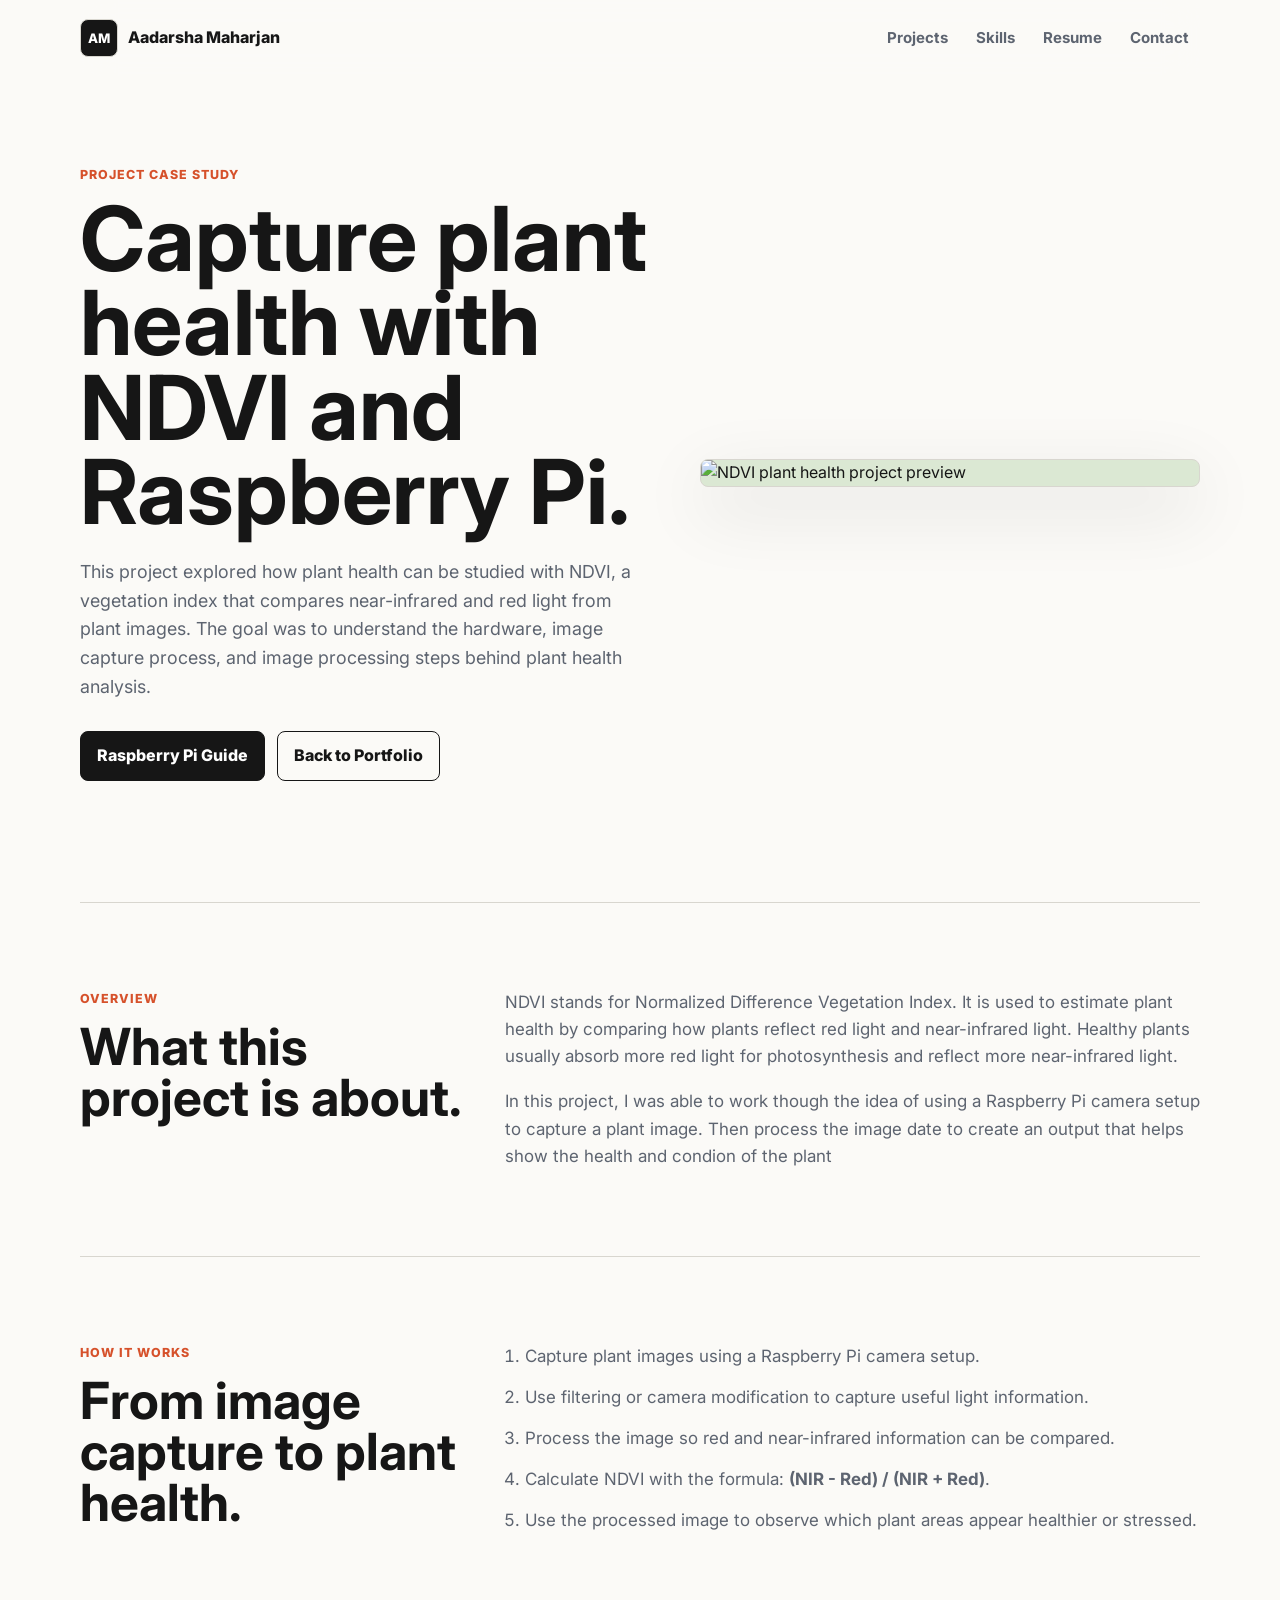
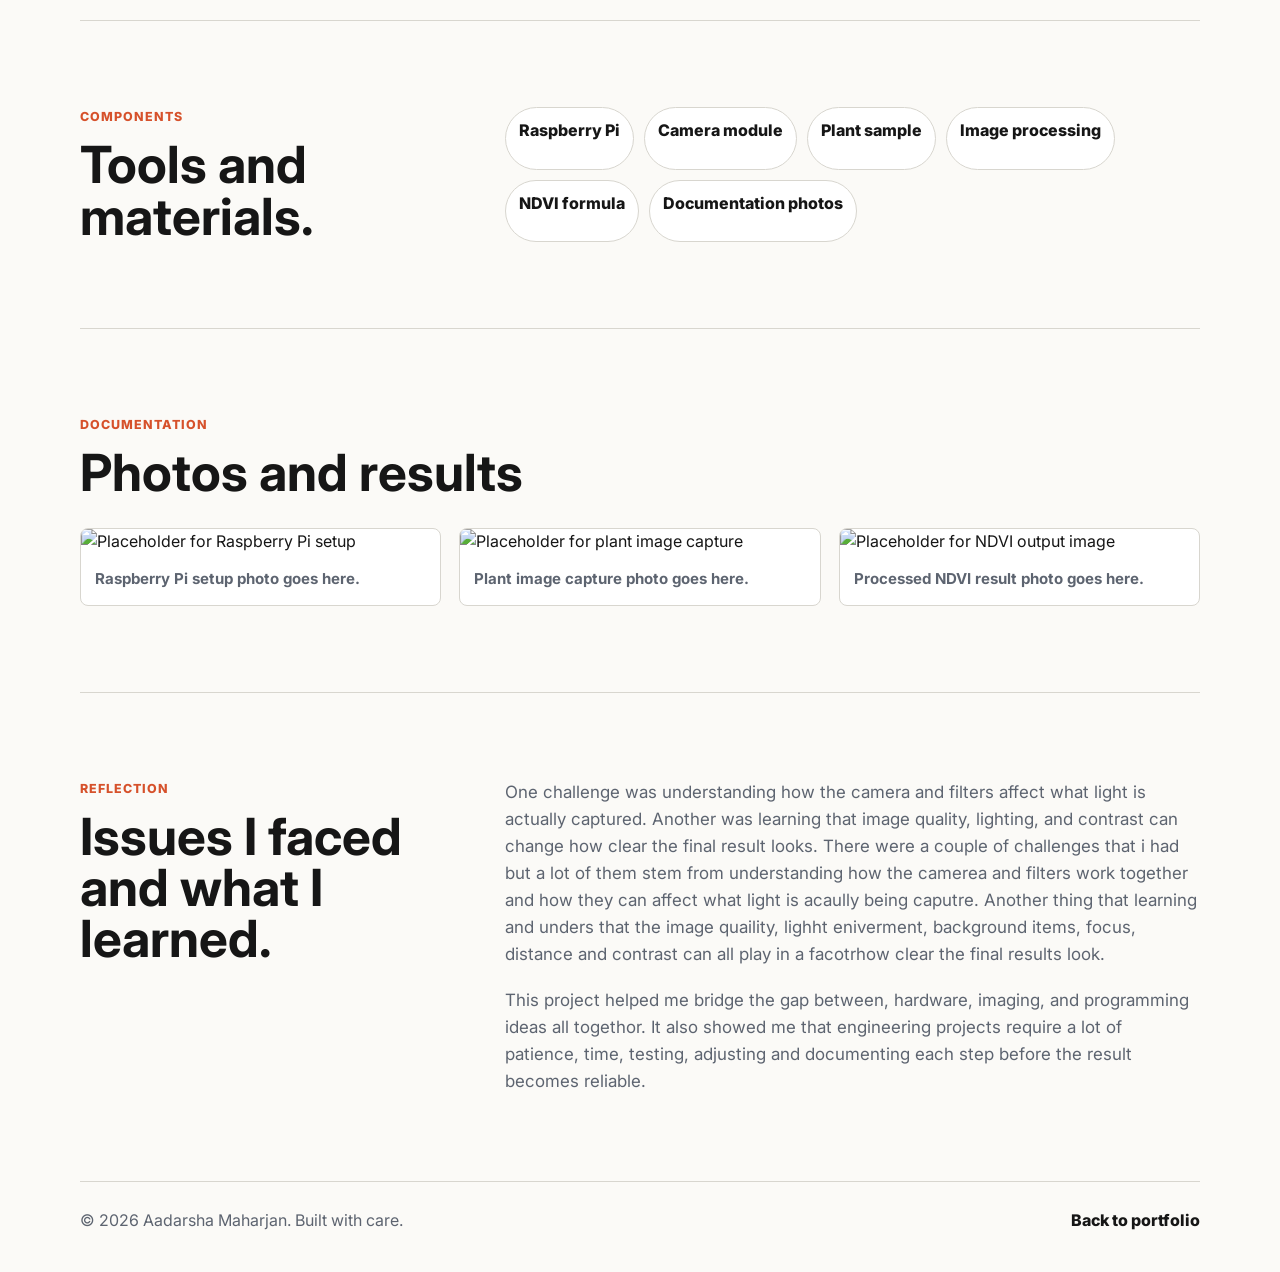
==== ndvi-plant-health.html @ bdd56ee0 "Add files via upload" ====
<!doctype html>
<html lang="en">
  <head>
    <meta charset="utf-8" />
    <meta name="viewport" content="width=device-width, initial-scale=1" />
    <meta
      name="description"
      content="Aadarsha Maharjan project case study: Capture plant health with NDVI and Raspberry Pi."
    />
    <title>Plant Health with NDVI | Aadarsha Maharjan</title>
    <link rel="preconnect" href="https://fonts.googleapis.com" />
    <link rel="preconnect" href="https://fonts.gstatic.com" crossorigin />
    <link
      href="https://fonts.googleapis.com/css2?family=Inter:wght@400;500;600;700;800&display=swap"
      rel="stylesheet"
    />
    <link rel="stylesheet" href="styles.css" />
  </head>
  <body>
    <header class="site-header">
      <a class="brand" href="index.html" aria-label="Aadarsha Maharjan home">
        <span class="brand-mark">AM</span>
        <span>Aadarsha Maharjan</span>
      </a>

      <nav class="nav-links" aria-label="Project navigation">
        <a href="index.html#projects">Projects</a>
        <a href="index.html#skills">Skills</a>
        <a href="index.html#resume">Resume</a>
        <a href="index.html#contact">Contact</a>
      </nav>
    </header>

    <main>
      <section class="project-hero">
        <div>
          <p class="eyebrow">Project Case Study</p>
          <h1>Capture plant health with NDVI and Raspberry Pi.</h1>
          <p class="project-lede">
            This project explored how plant health can be studied with NDVI, a vegetation index
            that compares near-infrared and red light from plant images. The goal was to understand
            the hardware, image capture process, and image processing steps behind plant health
            analysis.
          </p>
          <div class="hero-actions">
            <a
              class="button primary"
              href="https://projects.raspberrypi.org/en/projects/astropi-ndvi/6"
              target="_blank"
              rel="noreferrer"
            >
              Raspberry Pi Guide
            </a>
            <a class="button secondary" href="index.html#projects">Back to Portfolio</a>
          </div>
        </div>
        <div class="project-hero-image">
          <img src="assets/ndvi-project-preview.svg" alt="NDVI plant health project preview" />
        </div>
      </section>

      <section class="section project-detail-grid" aria-labelledby="overview-title">
        <div>
          <p class="eyebrow">Overview</p>
          <h2 id="overview-title">What this project is about.</h2>
        </div>
        <div class="detail-copy">
          <p>
            NDVI stands for Normalized Difference Vegetation Index. It is used to estimate plant
            health by comparing how plants reflect red light and near-infrared light. Healthy
            plants usually absorb more red light for photosynthesis and reflect more near-infrared
            light.
          </p>
          <p>
            In this project, I was able to work though the idea of using a Raspberry Pi camera setup to capture a plant image. 
            Then process the image date to create an output that helps show the health and condion of the plant 
          </p>
        </div>
      </section>

      <section class="section project-detail-grid" aria-labelledby="how-title">
        <div>
          <p class="eyebrow">How It Works</p>
          <h2 id="how-title">From image capture to plant health.</h2>
        </div>
        <div class="detail-copy">
          <ol class="process-list">
            <li>Capture plant images using a Raspberry Pi camera setup.</li>
            <li>Use filtering or camera modification to capture useful light information.</li>
            <li>Process the image so red and near-infrared information can be compared.</li>
            <li>Calculate NDVI with the formula: <strong>(NIR - Red) / (NIR + Red)</strong>.</li>
            <li>Use the processed image to observe which plant areas appear healthier or stressed.</li>
          </ol>
        </div>
      </section>

      <section class="section project-detail-grid" aria-labelledby="components-title">
        <div>
          <p class="eyebrow">Components</p>
          <h2 id="components-title">Tools and materials.</h2>
        </div>
        <div class="component-grid">
          <span>Raspberry Pi</span>
          <span>Camera module</span>
          <span>Plant sample</span>
          <span>Image processing</span>
          <span>NDVI formula</span>
          <span>Documentation photos</span>
        </div>
      </section>

      <section class="section" aria-labelledby="photos-title">
        <div class="section-heading">
          <div>
            <p class="eyebrow">Documentation</p>
            <h2 id="photos-title">Photos and results</h2>
          </div>
        </div>

        <div class="photo-grid">
          <figure>
            <img src="assets/ndvi-project-preview.svg" alt="Placeholder for Raspberry Pi setup" />
            <figcaption>Raspberry Pi setup photo goes here.</figcaption>
          </figure>
          <figure>
            <img src="assets/ndvi-project-preview.svg" alt="Placeholder for plant image capture" />
            <figcaption>Plant image capture photo goes here.</figcaption>
          </figure>
          <figure>
            <img src="assets/ndvi-project-preview.svg" alt="Placeholder for NDVI output image" />
            <figcaption>Processed NDVI result photo goes here.</figcaption>
          </figure>
        </div>
      </section>

      <section class="section project-detail-grid" aria-labelledby="reflection-title">
        <div>
          <p class="eyebrow">Reflection</p>
          <h2 id="reflection-title">Issues I faced and what I learned.</h2>
        </div>
        <div class="detail-copy">
          <p>
            One challenge was understanding how the camera and filters affect what light is actually
            captured. Another was learning that image quality, lighting, and contrast can change how
            clear the final result looks.
            There were a couple of challenges that i had but a lot of them stem from understanding how the camerea and filters work together and how they can affect what light is acaully being caputre.
            Another thing that learning and unders that the image quaility, lighht eniverment, background items, focus, distance and contrast can all play in a facotrhow clear the final results look. 
          </p>
          <p>
            
            This project helped me bridge the gap between, hardware, imaging, and programming ideas all togethor. 
            It also showed me that engineering projects require a lot of patience, time, testing, adjusting and documenting 
            each step before the result becomes reliable. 
          </p>
        </div>
      </section>
    </main>

    <footer class="site-footer">
      <p>© <span id="year"></span> Aadarsha Maharjan. Built with care.</p>
      <a href="index.html">Back to portfolio</a>
    </footer>

    <script src="script.js"></script>
  </body>
</html>
---- styles.css ----
:root {
  color-scheme: light;
  --ink: #161616;
  --muted: #5d6470;
  --paper: #fbfaf7;
  --panel: #ffffff;
  --line: #d8d6cf;
  --primary: #0b6b6f;
  --primary-dark: #084f53;
  --accent: #d6512b;
  --accent-soft: #f4d8ca;
  --green-soft: #dbe8d3;
  --shadow: 0 22px 70px rgba(20, 20, 20, 0.12);
}

* {
  box-sizing: border-box;
}

html {
  scroll-behavior: smooth;
}

body {
  margin: 0;
  background: var(--paper);
  color: var(--ink);
  font-family: Inter, system-ui, -apple-system, BlinkMacSystemFont, "Segoe UI", sans-serif;
  line-height: 1.6;
}

a {
  color: inherit;
}

.site-header {
  position: sticky;
  top: 0;
  z-index: 10;
  display: flex;
  align-items: center;
  justify-content: space-between;
  gap: 24px;
  width: min(1120px, calc(100% - 32px));
  margin: 0 auto;
  padding: 18px 0;
  background: rgba(251, 250, 247, 0.88);
  backdrop-filter: blur(16px);
}

.brand,
.nav-links,
.hero-actions,
.resume-actions,
.contact-links,
.site-footer {
  display: flex;
  align-items: center;
}

.brand {
  gap: 10px;
  font-weight: 800;
  text-decoration: none;
  letter-spacing: 0;
}

.brand-mark {
  display: inline-grid;
  width: 38px;
  height: 38px;
  place-items: center;
  border: 1px solid var(--line);
  background: var(--ink);
  color: white;
  border-radius: 8px;
  font-size: 0.82rem;
}

.nav-links {
  gap: 6px;
}

.nav-links a {
  padding: 8px 11px;
  color: var(--muted);
  font-size: 0.94rem;
  font-weight: 700;
  text-decoration: none;
}

.nav-links a:hover {
  color: var(--ink);
}

main {
  width: min(1120px, calc(100% - 32px));
  margin: 0 auto;
}

.hero-stage {
  min-height: calc(100vh + 390px);
}

.about-stage {
  min-height: calc(82vh + 260px);
}

.hero {
  position: sticky;
  top: var(--header-height, 74px);
  display: grid;
  grid-template-columns: minmax(0, 1.02fr) minmax(320px, 0.82fr);
  align-items: center;
  gap: 44px;
  min-height: calc(100vh - var(--header-height, 74px));
  padding: 42px 0 74px;
}

.about-stage .about {
  position: sticky;
  top: var(--header-height, 74px);
  min-height: min(620px, calc(82vh - var(--header-height, 74px)));
  align-content: center;
  gap: 30px;
  padding: 56px 0;
}

.eyebrow {
  margin: 0 0 12px;
  color: var(--accent);
  font-size: 0.78rem;
  font-weight: 800;
  letter-spacing: 0.08em;
  text-transform: uppercase;
}

h1,
h2,
h3,
p {
  overflow-wrap: anywhere;
}

h1 {
  max-width: 820px;
  margin: 0;
  font-size: clamp(3rem, 8vw, 6.7rem);
  line-height: 0.94;
  letter-spacing: 0;
}

h2 {
  margin: 0;
  font-size: clamp(2rem, 4vw, 4.15rem);
  line-height: 1;
  letter-spacing: 0;
}

h3 {
  margin: 0;
  font-size: 1.18rem;
  line-height: 1.2;
}

.hero-text {
  max-width: 670px;
  margin: 24px 0 0;
  color: var(--muted);
  font-size: 1.12rem;
}

.js .scroll-fade {
  opacity: var(--reveal-opacity, 0);
  transform: translateY(var(--reveal-lift, 22px));
  transition:
    opacity 120ms linear,
    transform 120ms linear;
  will-change: opacity, transform;
}

.js .step-one {
  --reveal-opacity: var(--hero-reveal-one, 0);
  --reveal-lift: calc((1 - var(--hero-reveal-one, 0)) * 22px);
}

.js .step-two {
  --reveal-opacity: var(--hero-reveal-two, 0);
  --reveal-lift: calc((1 - var(--hero-reveal-two, 0)) * 24px);
}

.js .step-three {
  --reveal-opacity: var(--hero-reveal-three, 0);
  --reveal-lift: calc((1 - var(--hero-reveal-three, 0)) * 28px);
}

.js .about-step-one {
  --reveal-opacity: var(--about-reveal-one, 0);
  --reveal-lift: calc((1 - var(--about-reveal-one, 0)) * 24px);
}

.js .about-step-two {
  --reveal-opacity: var(--about-reveal-two, 0);
  --reveal-lift: calc((1 - var(--about-reveal-two, 0)) * 28px);
}

.js .about-step-three {
  --reveal-opacity: var(--about-reveal-three, 0);
  --reveal-lift: calc((1 - var(--about-reveal-three, 0)) * 24px);
}

@media (prefers-reduced-motion: reduce) {
  .js .scroll-fade {
    opacity: 1;
    transform: none;
    transition: none;
  }
}

.hero-actions,
.resume-actions {
  flex-wrap: wrap;
  gap: 12px;
  margin-top: 30px;
}

.button {
  display: inline-flex;
  align-items: center;
  justify-content: center;
  min-height: 46px;
  gap: 10px;
  padding: 11px 16px;
  border: 1px solid var(--ink);
  border-radius: 8px;
  font-weight: 800;
  text-decoration: none;
}

.button svg {
  width: 20px;
  height: 20px;
  fill: currentColor;
  flex: 0 0 auto;
}

.button.primary {
  background: var(--ink);
  color: white;
}

.button.primary:hover {
  background: var(--primary-dark);
  border-color: var(--primary-dark);
}

.button.secondary {
  background: transparent;
  color: var(--ink);
}

.button.secondary:hover {
  background: var(--accent-soft);
}

.hero-visual {
  position: relative;
  min-height: 460px;
  border-radius: 8px;
  overflow: hidden;
  box-shadow: var(--shadow);
  background: var(--green-soft);
}

.hero-visual img {
  display: block;
  width: 100%;
  height: 100%;
  min-height: 460px;
  object-fit: cover;
}

.section {
  padding: 86px 0;
  border-top: 1px solid var(--line);
}

.about,
.split-section,
.resume-section,
.contact {
  display: grid;
  grid-template-columns: minmax(220px, 0.55fr) minmax(0, 1fr);
  gap: 42px;
  align-items: start;
}

.about p,
.resume-section p {
  margin: 0;
  color: var(--muted);
  font-size: 1.1rem;
}

.study-details {
  grid-column: 2;
  display: flex;
  flex-wrap: wrap;
  gap: 8px;
}

.study-details span {
  border: 1px solid var(--line);
  border-radius: 999px;
  padding: 9px 12px;
  background: var(--panel);
  color: var(--ink);
  font-size: 0.9rem;
  font-weight: 800;
}

.section-heading {
  display: flex;
  align-items: end;
  justify-content: space-between;
  gap: 24px;
  margin-bottom: 30px;
}

.project-grid {
  display: grid;
  grid-template-columns: repeat(3, minmax(0, 1fr));
  gap: 18px;
}

.project-card {
  min-width: 0;
  overflow: hidden;
  border: 1px solid var(--line);
  border-radius: 8px;
  background: var(--panel);
  box-shadow: 0 12px 34px rgba(20, 20, 20, 0.06);
}

.project-media {
  min-height: 180px;
  border-bottom: 1px solid var(--line);
  background-color: var(--green-soft);
  background-image:
    linear-gradient(135deg, rgba(11, 107, 111, 0.9), rgba(214, 81, 43, 0.55)),
    radial-gradient(circle at 76% 30%, rgba(255, 255, 255, 0.85) 0 12%, transparent 13%),
    linear-gradient(90deg, rgba(255, 255, 255, 0.7) 0 18%, transparent 18% 100%);
}

.project-media-b {
  background-color: #d9dfeb;
  background-image:
    linear-gradient(135deg, rgba(22, 22, 22, 0.82), rgba(11, 107, 111, 0.62)),
    repeating-linear-gradient(0deg, rgba(255, 255, 255, 0.8) 0 2px, transparent 2px 18px);
}

.project-media-c {
  background-color: var(--accent-soft);
  background-image:
    linear-gradient(135deg, rgba(214, 81, 43, 0.88), rgba(11, 107, 111, 0.62)),
    radial-gradient(circle at 35% 42%, rgba(255, 255, 255, 0.75) 0 14%, transparent 15%);
}

.project-media-ndvi {
  background-color: #dbe8d3;
  background-image:
    radial-gradient(circle at 72% 32%, rgba(244, 216, 202, 0.95) 0 16%, transparent 17%),
    linear-gradient(135deg, rgba(11, 107, 111, 0.94), rgba(214, 81, 43, 0.62)),
    repeating-linear-gradient(90deg, rgba(255, 255, 255, 0.56) 0 2px, transparent 2px 18px);
}

.project-body {
  padding: 18px;
}

.project-topline {
  display: flex;
  align-items: start;
  justify-content: space-between;
  gap: 14px;
}

.project-topline a {
  color: var(--primary);
  font-weight: 800;
  text-decoration: none;
}

.status-label {
  flex: 0 0 auto;
  border: 1px solid var(--line);
  border-radius: 999px;
  padding: 5px 9px;
  background: var(--accent-soft);
  color: var(--ink);
  font-size: 0.78rem;
  font-weight: 800;
}

.project-body p {
  min-height: 76px;
  margin: 12px 0 18px;
  color: var(--muted);
}

.tags,
.skill-list {
  display: flex;
  flex-wrap: wrap;
  gap: 8px;
}

.tags span,
.skill-list span {
  border: 1px solid var(--line);
  border-radius: 999px;
  background: #fff;
  color: var(--ink);
  font-size: 0.88rem;
  font-weight: 800;
}

.tags span {
  padding: 6px 10px;
}

.skill-list span {
  padding: 10px 13px;
}

.contact-links {
  flex-wrap: wrap;
  gap: 12px;
}

.contact-links a,
.contact-links span {
  color: var(--primary);
  font-weight: 800;
}

.site-footer {
  justify-content: space-between;
  gap: 20px;
  width: min(1120px, calc(100% - 32px));
  margin: 0 auto;
  padding: 26px 0 38px;
  border-top: 1px solid var(--line);
  color: var(--muted);
}

.site-footer p {
  margin: 0;
}

.site-footer a {
  color: var(--ink);
  font-weight: 800;
  text-decoration: none;
}

.project-hero {
  display: grid;
  grid-template-columns: minmax(0, 0.9fr) minmax(320px, 0.78fr);
  gap: 44px;
  align-items: center;
  min-height: calc(100vh - 74px);
  padding: 42px 0 74px;
}

.project-hero h1 {
  font-size: clamp(2.8rem, 7vw, 6rem);
}

.project-lede {
  max-width: 720px;
  margin: 24px 0 0;
  color: var(--muted);
  font-size: 1.12rem;
}

.project-hero-image {
  overflow: hidden;
  border: 1px solid var(--line);
  border-radius: 8px;
  background: var(--green-soft);
  box-shadow: var(--shadow);
}

.project-hero-image img,
.photo-grid img {
  display: block;
  width: 100%;
}

.project-detail-grid {
  display: grid;
  grid-template-columns: minmax(220px, 0.55fr) minmax(0, 1fr);
  gap: 42px;
}

.detail-copy {
  display: grid;
  gap: 18px;
}

.detail-copy p {
  margin: 0;
  color: var(--muted);
  font-size: 1.06rem;
}

.process-list {
  display: grid;
  gap: 14px;
  margin: 0;
  padding-left: 20px;
  color: var(--muted);
  font-size: 1.06rem;
}

.component-grid {
  display: flex;
  flex-wrap: wrap;
  gap: 10px;
}

.component-grid span {
  border: 1px solid var(--line);
  border-radius: 999px;
  padding: 10px 13px;
  background: var(--panel);
  font-weight: 800;
}

.photo-grid {
  display: grid;
  grid-template-columns: repeat(3, minmax(0, 1fr));
  gap: 18px;
}

.photo-grid figure {
  margin: 0;
  overflow: hidden;
  border: 1px solid var(--line);
  border-radius: 8px;
  background: var(--panel);
}

.photo-grid figcaption {
  padding: 12px 14px 14px;
  color: var(--muted);
  font-size: 0.94rem;
  font-weight: 700;
}

@media (max-width: 860px) {
  .site-header {
    align-items: start;
    flex-direction: column;
  }

  .nav-links {
    width: 100%;
    overflow-x: auto;
    padding-bottom: 4px;
  }

  .hero,
  .about,
  .split-section,
  .resume-section,
  .contact {
    grid-template-columns: 1fr;
  }

  .hero {
    min-height: auto;
    gap: 30px;
    padding-top: 34px;
  }

  .hero-visual,
  .hero-visual img {
    min-height: 340px;
  }

  .project-grid {
    grid-template-columns: 1fr;
  }

  .project-hero,
  .project-detail-grid,
  .photo-grid {
    grid-template-columns: 1fr;
  }

  .project-body p {
    min-height: 0;
  }

  .study-details {
    grid-column: auto;
  }
}

@media (max-width: 520px) {
  main,
  .site-header,
  .site-footer {
    width: min(100% - 24px, 1120px);
  }

  h1 {
    font-size: clamp(2.45rem, 15vw, 3.4rem);
  }

  h2 {
    font-size: 2rem;
  }

  .section {
    padding: 62px 0;
  }

  .button,
  .resume-actions,
  .hero-actions {
    width: 100%;
  }

  .site-footer {
    align-items: start;
    flex-direction: column;
  }
}
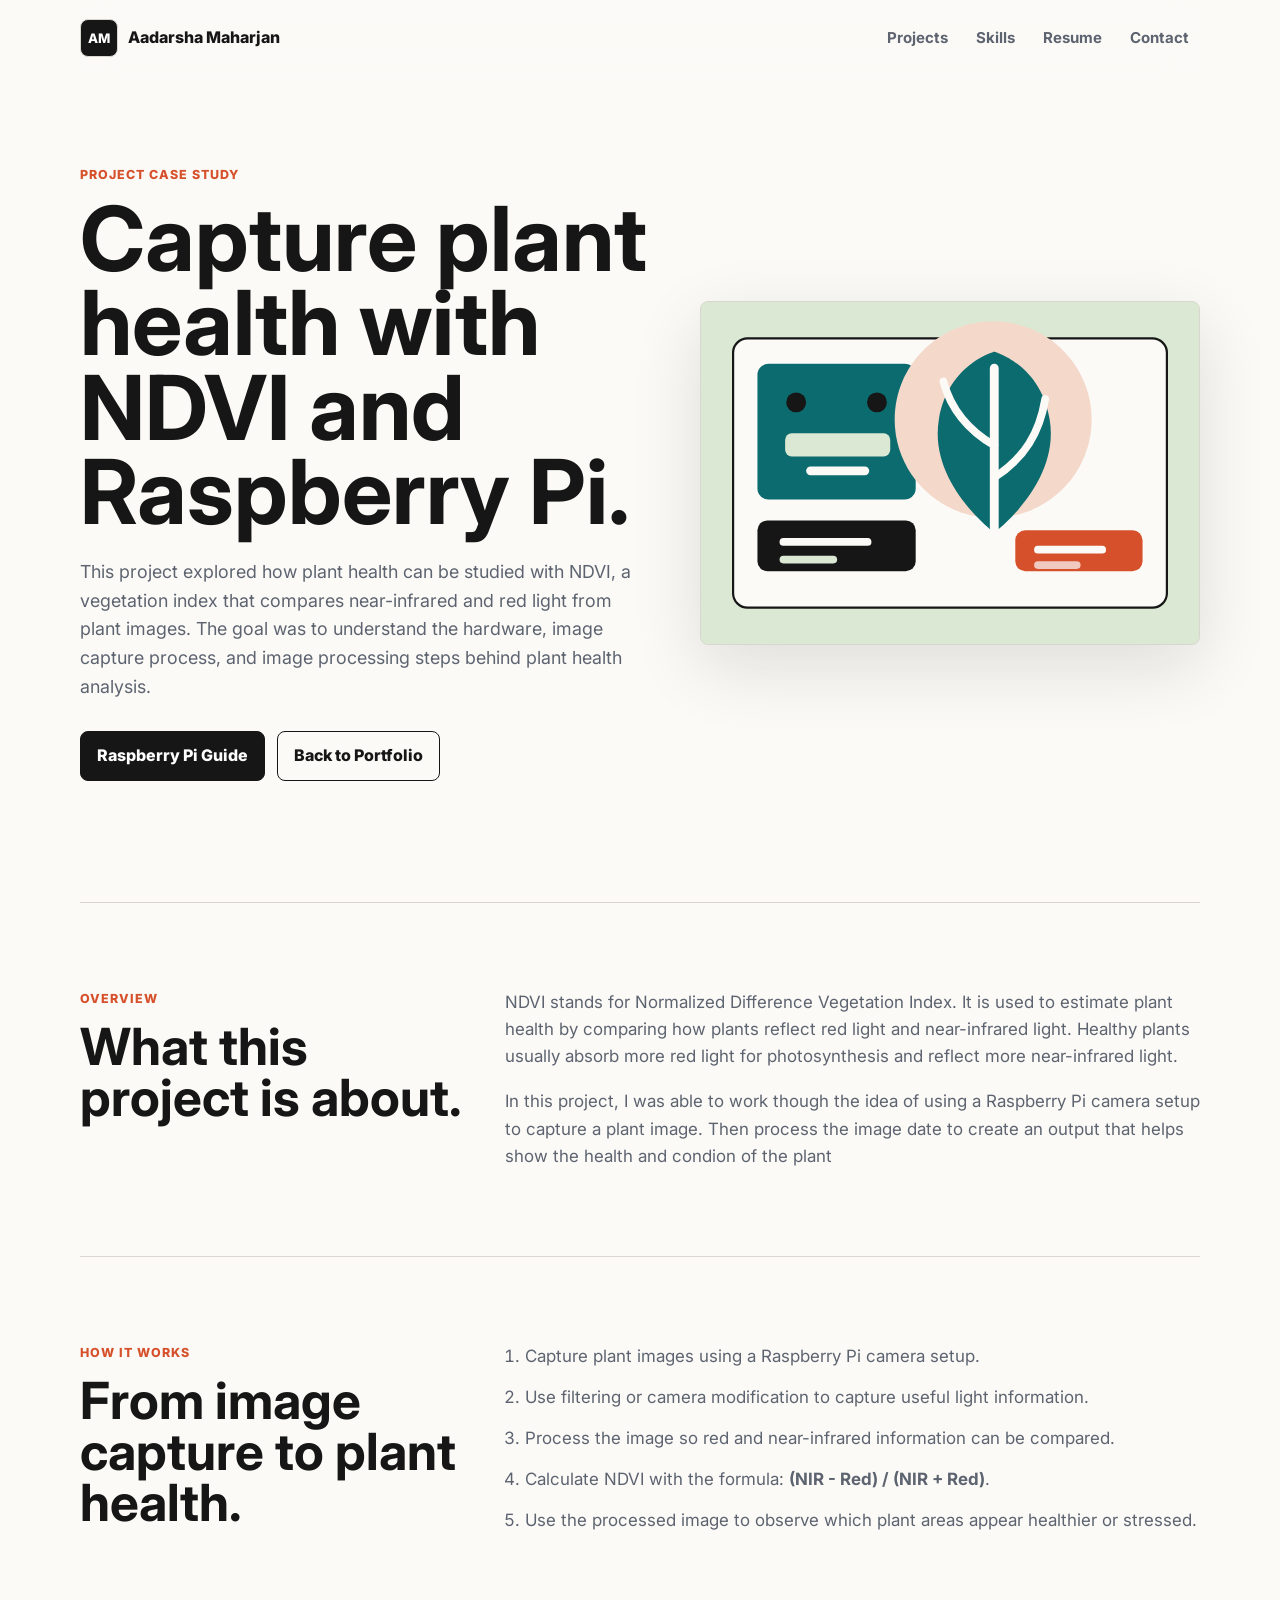
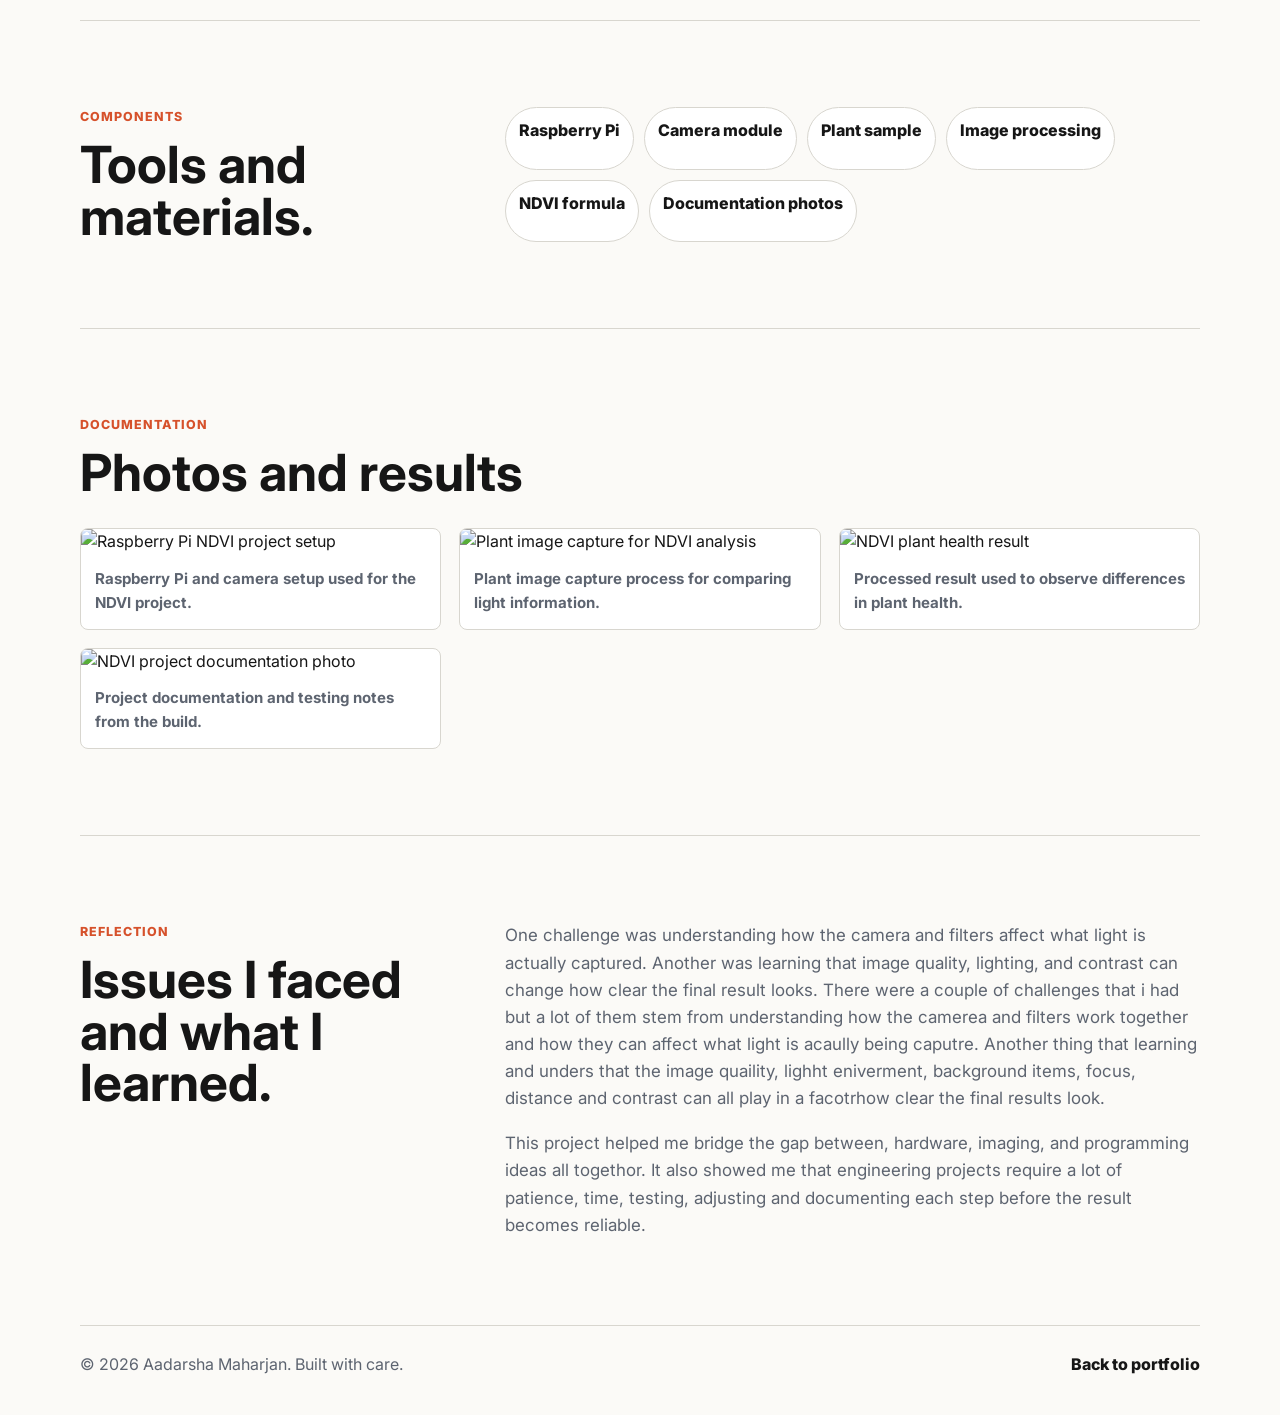
==== commit 94375244: "Replace placeholder images with actual NDVI project photos Updated images and captions for the NDVI " ====
--- a/ndvi-plant-health.html
+++ b/ndvi-plant-health.html
@@ -119,16 +119,23 @@
 
         <div class="photo-grid">
           <figure>
-            <img src="assets/ndvi-project-preview.svg" alt="Placeholder for Raspberry Pi setup" />
-            <figcaption>Raspberry Pi setup photo goes here.</figcaption>
+            <img src="assets/ndvi-photo-setup.jpg" alt="Raspberry Pi NDVI project setup" />
+            <figcaption>Raspberry Pi and camera setup used for the NDVI project.</figcaption>
           </figure>
           <figure>
-            <img src="assets/ndvi-project-preview.svg" alt="Placeholder for plant image capture" />
-            <figcaption>Plant image capture photo goes here.</figcaption>
+            <img src="assets/ndvi-photo-capture.jpg" alt="Plant image capture for NDVI analysis" />
+            <figcaption>Plant image capture process for comparing light information.</figcaption>
           </figure>
           <figure>
-            <img src="assets/ndvi-project-preview.svg" alt="Placeholder for NDVI output image" />
-            <figcaption>Processed NDVI result photo goes here.</figcaption>
+            <img src="assets/ndvi-photo-result.jpg" alt="NDVI plant health result" />
+            <figcaption>Processed result used to observe differences in plant health.</figcaption>
+          </figure>
+          <figure>
+            <img
+              src="assets/ndvi-photo-documentation.jpg"
+              alt="NDVI project documentation photo"
+            />
+            <figcaption>Project documentation and testing notes from the build.</figcaption>
           </figure>
         </div>
       </section>
